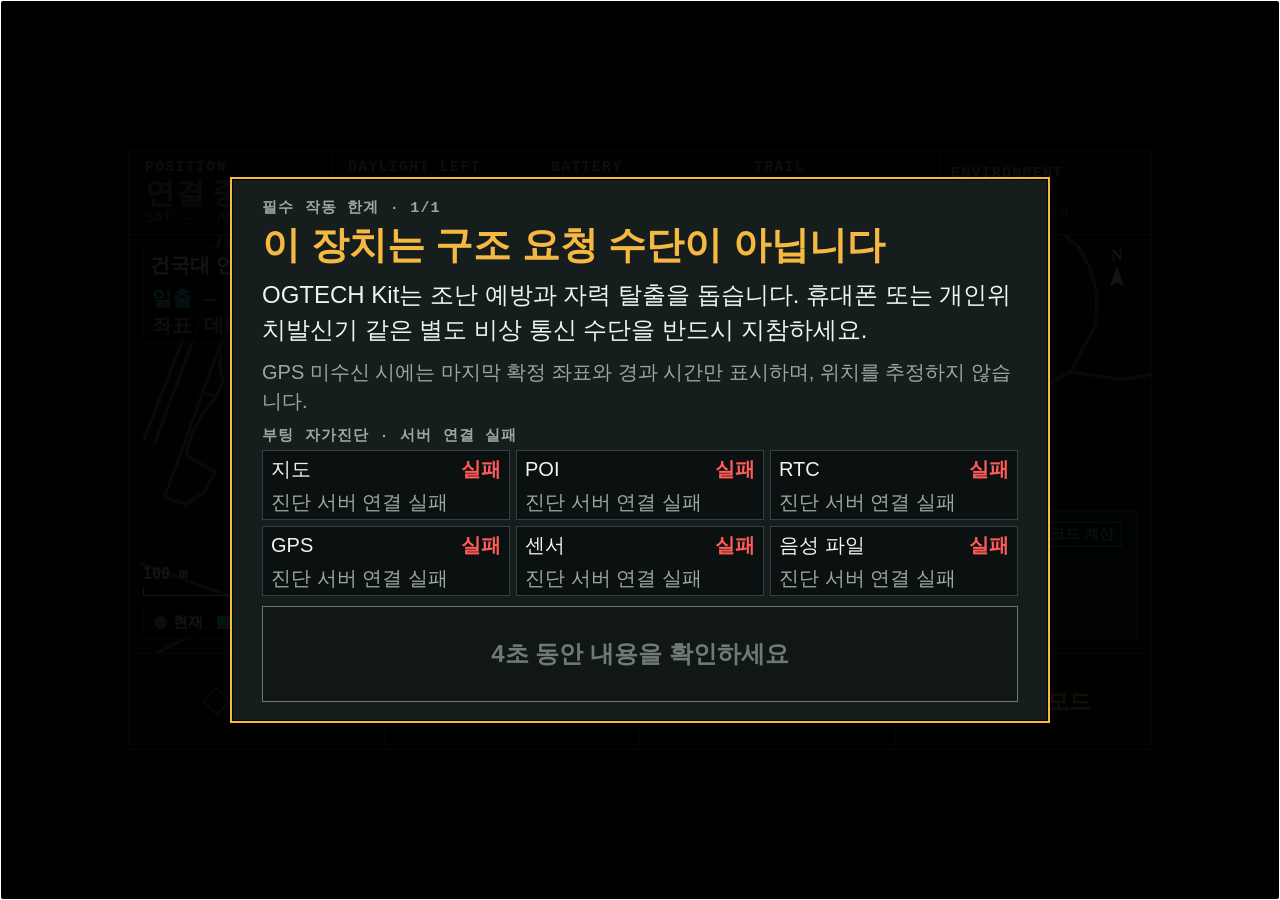
==== MAP/kiosk/index.html @ db0e1261 "정리: MAP/시연용 → MAP/kiosk, 한글 파일명 영문화, systemd 유닛 smartaid-* → ogtech-*, 환경변수 SAFEAID_* → OGTECH_* Co-" ====
<!doctype html>
<html lang="ko">
  <head>
    <meta charset="utf-8">
    <meta name="viewport" content="width=1024, initial-scale=1, maximum-scale=1">
    <meta name="theme-color" content="#070a0a">
    <title>OGTECH 오프라인 항법 — 1024×600</title>
    <meta name="description" content="7인치 1024x600 키오스크용 실시간 센서·오프라인 항법 화면">
    <link rel="icon" href="data:,">
    <link rel="stylesheet" href="styles.css">
  </head>
  <body>
    <div class="stage">
      <div class="screen" id="screen">

        <!-- 상단 계기 스트립: 읽기 전용. 터치 규격 예외.
             긴급 경로가 이 안에 들어가면 안 됩니다. -->
        <header class="strip" aria-label="장치 상태">
          <div class="glance" id="glanceGps">
            <span class="stencil">POSITION</span>
            <strong id="gpsValue">±4.2 m</strong>
            <span class="sub" id="gpsSub">SAT 9 · AGE 1s</span>
          </div>
          <div class="glance" id="glanceSun">
            <span class="stencil">DAYLIGHT LEFT</span>
            <strong id="sunValue">2:14</strong>
            <span class="sub" id="sunSub">일몰 19:41</span>
          </div>
          <div class="glance" id="glanceBattery">
            <span class="stencil">BATTERY</span>
            <strong id="batteryValue">11일</strong>
            <span class="sub" id="batterySub">78% · 감시 모드</span>
          </div>
          <div class="glance" id="glanceTrail">
            <span class="stencil">TRAIL</span>
            <strong id="trailValue">경로 위</strong>
            <span class="sub" id="trailSub">이탈 0 m</span>
          </div>
          <div class="glance glance-env" id="glanceEnv">
            <span class="stencil">ENVIRONMENT</span>
            <strong id="envValue">—</strong>
            <span class="sub" id="envSub">RH — · P — · CO —</span>
          </div>
        </header>

        <!-- 지도 -->
        <main class="map" aria-label="오프라인 지도">
          <canvas id="mapCanvas" role="img"
                  aria-label="보행로, 현재 위치와 정확도 반경, 목적지, 코드가 계산한 경로"></canvas>

          <!-- 경고 배너: 적색은 여기와 CO 경보에만 씁니다 -->
          <div class="alert" id="alert" role="alert" hidden>
            <span class="alert-dot" aria-hidden="true"></span>
            <strong id="alertText">귀환 권고 시각 도달 · 베이스캠프 경로를 확인하세요</strong>
          </div>

          <div class="map-topline">
            <span id="mapName">건국대 언덕 · 보행로</span>
            <span class="tag-offline">OFFLINE · WGS84</span>
            <span class="tag-offline" id="osmAttribution">© OpenStreetMap contributors</span>
            <span class="tag-demo" id="demoChip" hidden>DEMO</span>
            <span class="tag-voice" id="voiceChip" hidden>VOICE</span>
          </div>

          <div class="sun-details" aria-label="시각과 위치 상세">
            <span id="sunDetails">일출 — · 일몰 — · 귀환 권고 —</span>
            <span class="position-details" id="positionDetails" data-state="none">좌표 데이터 없음 · --.-- --:--:-- KST</span>
          </div>

          <!-- 방위·거리 판독. 지도 엔진(코드) 계산값이며 LLM이 만들지 않습니다 -->
          <div class="readout-card" id="readout">
            <div class="readout-head">
              <span class="stencil" id="readoutLabel">DESTINATION</span>
              <span class="verified">코드 계산</span>
            </div>
            <div class="readout-body">
              <span class="bearing" id="readoutBearing">068°</span>
              <span class="distance" id="readoutDistance">214 m</span>
            </div>
            <p class="readout-sub" id="readoutSub">도보 약 4분 · 오르막</p>
          </div>

          <div class="map-meta">
            <div class="scalebar"><span id="scaleLabel">100 m</span><i id="scaleBar"></i></div>
            <div class="legend">
              <span><i class="dot-current"></i>현재</span>
              <span><i class="dot-goal"></i>목적지</span>
              <span><i class="dot-camp"></i>베이스캠프</span>
            </div>
          </div>

          <div class="status-toast" id="statusToast" role="status" hidden></div>
        </main>

        <!-- 하단 동작 바: 96px = 14.4mm. 장갑 조작 기준 충족 -->
        <nav class="actions" aria-label="주요 동작">
          <button class="action" id="btnDestination" type="button">
            <span class="glyph" aria-hidden="true">◇</span>
            <span class="label">목적지</span>
          </button>
          <button class="action" id="btnCheckpoint" type="button">
            <span class="glyph" aria-hidden="true">✚</span>
            <span class="label">체크포인트</span>
          </button>
          <button class="action" id="btnBasecamp" type="button">
            <span class="glyph" aria-hidden="true">▲</span>
            <span class="label">베이스캠프</span>
          </button>
          <button class="action" id="btnNight" type="button">
            <span class="glyph" aria-hidden="true">◐</span>
            <span class="label">야간 모드</span>
          </button>
        </nav>
      </div>

      <section class="boot-notice" id="bootNotice" role="dialog" aria-modal="true" aria-labelledby="bootNoticeTitle" tabindex="-1">
        <div class="boot-notice-card">
          <span class="stencil">필수 작동 한계 · 1/1</span>
          <h1 id="bootNoticeTitle">이 장치는 구조 요청 수단이 아닙니다</h1>
          <p>OGTECH Kit는 조난 예방과 자력 탈출을 돕습니다. 휴대폰 또는 개인위치발신기 같은 별도 비상 통신 수단을 반드시 지참하세요.</p>
          <p class="boot-note">GPS 미수신 시에는 마지막 확정 좌표와 경과 시간만 표시하며, 위치를 추정하지 않습니다.</p>
          <div class="boot-diagnostics" aria-live="polite">
            <span class="stencil" id="bootDiagnosticSummary">부팅 자가진단 · 확인 중</span>
            <ul id="bootChecks">
              <li data-check="map" data-state="waiting"><span>지도</span><strong>확인 중</strong><small>검사 대기</small></li>
              <li data-check="poi" data-state="waiting"><span>POI</span><strong>확인 중</strong><small>검사 대기</small></li>
              <li data-check="clock" data-state="waiting"><span>RTC</span><strong>대기</strong><small>STM32 연동 대기</small></li>
              <li data-check="gps" data-state="waiting"><span>GPS</span><strong>대기</strong><small>fix 대기</small></li>
              <li data-check="sensors" data-state="waiting"><span>센서</span><strong>대기</strong><small>STM32 계측 대기</small></li>
              <li data-check="audio" data-state="waiting"><span>음성 파일</span><strong>확인 중</strong><small>검사 대기</small></li>
            </ul>
          </div>
          <button type="button" id="bootAcknowledge" disabled>
            <span id="bootCountdown">5초 동안 내용을 확인하세요</span>
          </button>
        </div>
      </section>

    </div>

    <!-- konkuk_walk.graphml 을 미리 변환해 구운 실제 보행망. build_map_data.py 가 만듭니다 -->
    <script src="konkuk_map.js" defer></script>
    <script src="live_app.js" defer></script>
  </body>
</html>
---- MAP/kiosk/styles.css ----
/* OGTECH 시연용 지도 화면 — 7인치 1024x600 (169.5 PPI, 1mm = 6.675px)
 *
 * 물리 스케일 규칙 (AGENTS.md 6절)
 *   터치 타깃 바닥 80px(12.0mm). 폭이 높이의 2배 이상인 넓은 컨트롤만 72px(10.8mm)
 *   본문 텍스트 20px(3.0mm) 미만 금지. 15px는 스텐실 라벨 전용
 *   상단 계기 스트립은 읽기 전용이라 터치 규격 예외
 *
 * 성능 규칙
 *   backdrop-filter, 큰 blur 그림자, filter() 금지
 *   깊이는 1px 하드 라인 + inset 하이라이트로만
 *   애니메이션은 transform/opacity, 작은 요소에만
 *   외부 폰트·CDN 없음
 */

:root {
  color-scheme: dark;

  /* 색 규율 — 적색은 경고에만. 회색이 녹색을 빌려 쓰지 않습니다 */
  --bg: #070a0a;
  --panel: #101616;
  --panel-raised: #151d1d;
  --line: #354141;
  --line-bright: #526262;
  --muted: #9aa8a3;
  --text: #eef5ef;

  --cyan: #3fe3e3;   /* 계측 판독값 — 시각, 좌표, 거리, 방위 */
  --amber: #f5b942;  /* 주의 — 기본 액션, DEMO, 추정값 */
  --green: #57d47b;  /* 실제 센서로 확인됨 */
  --red: #ff5b58;    /* 경고 — 즉시 행동. 여기만 */
  --grey: #6e7a77;   /* 데이터 없음 */

  --map-bg: #0a0f0f;
  --map-grid: #141c1c;
  --map-contour: #1d2827;
  --map-trail: #6d817e;   /* 야외 화면에서 읽히도록 대비를 올렸습니다 */
}

/* 야간 모드 — 적색 단색.
   백색광은 암순응을 파괴하고 전력도 더 씁니다. */
:root[data-night="on"] {
  --bg: #060202;
  --panel: #150707;
  --panel-raised: #1d0909;
  --line: #4a1414;
  --line-bright: #6b1d1d;
  --muted: #b06060;
  --text: #ffbdbd;

  --cyan: #ff8a8a;
  --amber: #ff7a6a;
  --green: #ff9a9a;
  --red: #ff4d4d;
  --grey: #7a3636;

  --map-bg: #0a0303;
  --map-grid: #1a0808;
  --map-contour: #2a0d0d;
  --map-trail: #6b2626;
}

* { box-sizing: border-box; }

html, body {
  margin: 0;
  height: 100%;
  background: #000;
  font-family: "Noto Sans KR", "Malgun Gothic", Arial, sans-serif;
  color: var(--text);
  overflow: hidden;
}

button { font: inherit; color: inherit; }

.stencil {
  margin: 0;
  color: var(--muted);
  font-family: Consolas, "Courier New", monospace;
  font-size: 15px;              /* 스텐실 라벨 전용 크기 */
  font-weight: 700;
  letter-spacing: 0.08em;
  line-height: 1;
}

/* 개발 PC에서 실기와 같은 크기로 보기 위한 무대.
   Jetson kiosk에서는 화면이 정확히 1024x600이라 여백이 사라집니다. */
.stage {
  display: flex;
  align-items: center;
  justify-content: center;
  gap: 24px;
  height: 100%;
  padding: 16px;
}

.screen {
  position: relative;
  flex: 0 0 auto;
  width: 1024px;
  height: 600px;
  display: grid;
  grid-template-rows: 84px 1fr 96px;   /* 84 + 420 + 96 = 600 */
  background: var(--bg);
  border: 1px solid var(--line-bright);
  overflow: hidden;
}

/* ---------------------------------------------------------------
   상단 계기 스트립 — 글랜서블 4개
   화면을 켠 순간 1초 안에 읽혀야 합니다.
   --------------------------------------------------------------- */

.strip {
  display: grid;
  grid-template-columns: repeat(4, minmax(0, 1fr)) 210px;
  align-items: stretch;
  background: #0d1212;
  border-bottom: 1px solid var(--line-bright);
  box-shadow: inset 0 -2px 0 #050707;
}

:root[data-night="on"] .strip { background: #120505; }

.glance {
  display: flex;
  flex-direction: column;
  justify-content: center;
  gap: 3px;
  padding: 0 16px;
  border-right: 1px solid var(--line);
}

.glance strong {
  font-size: 30px;           /* 글랜서블 = 1초 판독. 본문보다 크게 */
  font-weight: 800;
  line-height: 1;
  letter-spacing: -0.01em;
  color: var(--cyan);
}

.glance .sub {
  font-size: 15px;
  font-family: Consolas, "Courier New", monospace;
  color: var(--muted);
  line-height: 1;
}

/* 상태별 색은 JS가 data-state로 지정합니다 */
.glance[data-state="live"] strong  { color: var(--green); }
.glance[data-state="caution"] strong { color: var(--amber); }
.glance[data-state="warn"] strong  { color: var(--red); }
.glance[data-state="none"] strong  { color: var(--grey); }
.glance[data-state="none"] .sub    { color: var(--grey); }

.glance-env { padding: 0 10px; border-right: 0; }
.glance-env strong { font-size: 20px; }
.glance-env .sub { font-size: 13px; white-space: nowrap; }

.glance-location .location-meta {
  display: grid;
  gap: 2px;
  line-height: 1.05;
}

.glance-coordinate strong,
.glance-coordinate .sub {
  font-family: Consolas, "Courier New", monospace;
  font-size: 21px;
  font-weight: 800;
  line-height: 1;
  color: var(--amber);
}

.glance-co {
  padding: 0 10px;
  border-right: 0;
}

.glance-co strong { font-size: 26px; }
.glance-co .sub { font-size: 14px; white-space: nowrap; }

/* ---------------------------------------------------------------
   지도
   --------------------------------------------------------------- */

.map {
  position: relative;
  background: var(--map-bg);
  overflow: hidden;
}

#mapCanvas {
  display: block;
  width: 100%;
  height: 100%;
}

.map-topline {
  position: absolute;
  top: 12px;
  left: 14px;
  display: flex;
  align-items: center;
  gap: 10px;
  max-width: calc(100% - 28px);
  padding: 4px 6px;
  background: rgba(7, 10, 10, 0.90);
  border: 1px solid var(--line);
  font-size: 20px;
  font-weight: 700;
  color: var(--text);
  text-shadow: 0 1px 0 #000;
}

#mapName {
  max-width: 360px;
  overflow: hidden;
  text-overflow: ellipsis;
  white-space: nowrap;
}

.map.has-alert .map-topline { top: 76px; }

.tag-offline,
.tag-voice {
  flex: 0 0 auto;
  font-family: Consolas, "Courier New", monospace;
  font-size: 15px;
  font-weight: 700;
  letter-spacing: 0.06em;
  padding: 3px 8px;
}

.tag-offline {
  color: var(--green);
  border: 1px solid var(--green);
}

.tag-voice {
  color: var(--cyan);
  border: 1px solid var(--cyan);
}

.tag-voice[data-status="rejected"] {
  color: var(--amber);
  border-color: var(--amber);
}

.tag-voice[hidden] { display: none; }

.tag-demo {
  font-family: Consolas, monospace;
  font-size: 15px;
  font-weight: 900;
  letter-spacing: 0.06em;
  color: var(--amber);
  border: 1px solid var(--amber);
  padding: 3px 8px;
}

.tag-demo[hidden] { display: none; }

.sun-details {
  position: absolute;
  top: 48px;
  left: 14px;
  padding: 4px 8px;
  background: rgba(7, 10, 10, 0.82);
  border: 1px solid var(--line);
  color: var(--cyan);
  font-family: Consolas, "Courier New", monospace;
  font-size: 20px;
  font-weight: 700;
  line-height: 1.15;
  display: grid;
  gap: 4px;
  max-width: calc(100% - 92px);
}

.position-details[data-state="live"] { color: var(--green); }
.position-details[data-state="normal"] { color: var(--cyan); }
.position-details[data-state="none"] { color: var(--muted); }

.map.has-alert .sun-details { top: 112px; }

/* 경고 배너 — 적색. 지도 상단을 가로지릅니다.
   display:flex 가 UA의 [hidden]{display:none} 을 이기므로 명시적으로 되돌립니다. */
.alert[hidden] { display: none; }

.alert {
  position: absolute;
  top: 0;
  left: 0;
  right: 0;
  height: 64px;
  display: flex;
  align-items: center;
  gap: 14px;
  padding: 0 18px;
  background: #2a0b0b;
  border-bottom: 2px solid var(--red);
}

.alert strong {
  font-size: 30px;
  font-weight: 800;
  color: var(--red);
  line-height: 1;
}

/* 작은 요소만 opacity로 점멸시킵니다 */
.alert-dot {
  width: 18px;
  height: 18px;
  flex: 0 0 auto;
  background: var(--red);
  animation: pulse 1.1s steps(1, end) infinite;
}

@keyframes pulse {
  0%, 55% { opacity: 1; }
  56%, 100% { opacity: 0.15; }
}

/* 방위·거리 판독 카드 — 지도 엔진 계산값.
   위쪽은 경고 배너와 목적지 마커가 쓰는 자리라 아래로 내렸습니다.
   마커는 지도 중앙대에 몰리므로 아래 띠가 가장 안전합니다. */
.readout-card {
  position: absolute;
  right: 14px;
  bottom: 14px;
  width: 390px;
  padding: 10px 14px 12px;
  background: var(--panel-raised);
  border: 1px solid var(--line-bright);
  box-shadow: inset 0 1px 0 #26302f;
}

.readout-head {
  display: flex;
  align-items: center;
  justify-content: space-between;
  gap: 8px;
  margin-bottom: 6px;
}

.verified {
  font-size: 15px;
  font-weight: 700;
  color: var(--green);
  border: 1px solid var(--green);
  padding: 2px 7px;
}

.readout-body {
  display: flex;
  align-items: baseline;
  gap: 14px;
}

.bearing, .distance {
  font-family: Consolas, "Courier New", monospace;
  font-weight: 800;
  color: var(--cyan);
  line-height: 1;
}

.bearing  { font-size: 40px; }
.distance { font-size: 34px; }

.readout-timing,
.readout-sub {
  margin: 8px 0 0;
  font-size: 20px;
  color: var(--muted);
  line-height: 1.25;
  display: grid;
  gap: 2px;
}

/* 축척과 범례는 왼쪽 아래. 오른쪽 아래는 판독 카드가 씁니다 */
.map-meta {
  position: absolute;
  left: 14px;
  bottom: 14px;
  display: flex;
  flex-direction: column;
  align-items: flex-start;
  gap: 10px;
}

.scalebar {
  display: flex;
  flex-direction: column;
  align-items: flex-start;
  gap: 4px;
  font-family: Consolas, monospace;
  font-size: 15px;
  font-weight: 700;
  color: var(--text);
  text-shadow: 0 1px 0 #000;
}

.scalebar i {
  display: block;
  height: 9px;
  border: 1px solid var(--text);
  border-top: 0;
}

.legend {
  display: flex;
  gap: 14px;
  padding: 6px 10px;
  background: rgba(7, 10, 10, 0.82);
  border: 1px solid var(--line);
}

.legend span {
  display: flex;
  align-items: center;
  gap: 6px;
  font-size: 15px;
  font-weight: 700;
  color: var(--text);
}

.legend i { width: 13px; height: 13px; }
.dot-current { background: var(--green); border-radius: 50%; }
.dot-goal    { background: var(--cyan); }
.dot-camp    { background: var(--amber); }

.status-toast {
  position: absolute;
  left: 50%;
  bottom: 18px;
  min-width: 320px;
  max-width: 620px;
  padding: 12px 18px;
  transform: translateX(-50%);
  background: var(--panel-raised);
  border: 1px solid var(--amber);
  color: var(--text);
  font-size: 20px;
  font-weight: 700;
  text-align: center;
}

.status-toast[hidden] { display: none; }

.map.selecting { cursor: crosshair; }

/* 부팅 시 한 번 반드시 읽는 작동 한계. 키보드 Escape나 배경 클릭으로 닫히지 않습니다. */
.boot-notice {
  position: fixed;
  inset: 0;
  z-index: 100;
  display: grid;
  place-items: center;
  padding: 24px;
  background: rgba(0, 0, 0, 0.92);
}

.boot-notice[hidden] { display: none; }

.boot-notice-card {
  width: min(820px, calc(100vw - 48px));
  max-height: calc(100vh - 48px);
  overflow-y: auto;
  padding: 19px 30px;
  background: var(--panel-raised);
  border: 2px solid var(--amber);
  box-shadow: inset 0 0 0 1px #050707;
}

.boot-notice h1 {
  margin: 8px 0 10px;
  color: var(--amber);
  font-size: 38px;
  line-height: 1.15;
}

.boot-notice p {
  margin: 0 0 10px;
  font-size: 24px;
  line-height: 1.45;
}

.boot-notice .boot-note {
  color: var(--muted);
  font-size: 20px;
}

.boot-diagnostics {
  margin-top: 4px;
}

.boot-diagnostics ul {
  display: grid;
  grid-template-columns: repeat(3, 1fr);
  gap: 6px;
  margin: 6px 0 0;
  padding: 0;
  list-style: none;
}

.boot-diagnostics li {
  min-height: 58px;
  display: grid;
  grid-template-columns: 1fr auto;
  align-items: center;
  gap: 8px;
  padding: 5px 8px;
  border: 1px solid var(--line);
  background: #0b1010;
  font-size: 20px;
}

.boot-diagnostics li strong { color: var(--grey); }
.boot-diagnostics li small {
  grid-column: 1 / -1;
  min-width: 0;
  overflow: hidden;
  color: var(--muted);
  font-size: 20px;
  line-height: 1.15;
  text-overflow: ellipsis;
  white-space: nowrap;
}
.boot-diagnostics li[data-state="pass"] strong { color: var(--green); }
.boot-diagnostics li[data-state="demo"] strong { color: var(--amber); }
.boot-diagnostics li[data-state="fail"] strong { color: var(--red); }

#bootAcknowledge {
  width: 100%;
  min-height: 96px;
  margin-top: 10px;
  padding: 12px 20px;
  border: 1px solid var(--amber);
  background: var(--amber);
  color: var(--bg);
  font-size: 24px;
  font-weight: 800;
}

#bootAcknowledge:disabled {
  border-color: var(--grey);
  background: #111717;
  color: var(--grey);
}

#bootAcknowledge:focus-visible {
  outline: 3px solid var(--cyan);
  outline-offset: 4px;
}

/* ---------------------------------------------------------------
   하단 동작 바 — 96px = 14.4mm. 주요 동작 기준
   --------------------------------------------------------------- */

.actions {
  display: grid;
  grid-template-columns: repeat(4, 1fr);
  background: #0d1212;
  border-top: 1px solid var(--line-bright);
}

:root[data-night="on"] .actions { background: #120505; }

.action {
  min-height: 96px;             /* 12mm 바닥을 넘는 14.4mm */
  display: flex;
  align-items: center;
  justify-content: center;
  gap: 12px;
  background: transparent;
  border: 0;
  border-right: 1px solid var(--line);
  color: var(--amber);          /* 기본 액션은 앰버 */
  cursor: pointer;
  -webkit-tap-highlight-color: transparent;
  touch-action: manipulation;
}

.action:last-child { border-right: 0; }

.action .glyph { font-size: 30px; line-height: 1; }
.action .label { font-size: 22px; font-weight: 700; line-height: 1; }

.action:active { background: #182020; }

.action[aria-pressed="true"] {
  color: var(--bg);
  background: var(--amber);
}

.action:focus-visible {
  outline: 3px solid var(--cyan);
  outline-offset: -6px;
}

/* ---------------------------------------------------------------
   촬영 보조 패널 — 장치 UI가 아닙니다. 화면 밖에 있습니다
   --------------------------------------------------------------- */

.director {
  flex: 0 0 auto;
  width: 268px;
  padding: 14px;
  background: #0c1010;
  border: 1px dashed var(--line-bright);
  color: var(--muted);
}

.director[hidden] { display: none; }

.director ol {
  margin: 10px 0 0;
  padding-left: 18px;
  font-size: 14px;
  line-height: 1.65;
}

.director b { color: var(--amber); font-family: Consolas, monospace; }
.director em { color: var(--cyan); font-style: normal; }

@media (max-width: 1360px) {
  .director { display: none; }
}
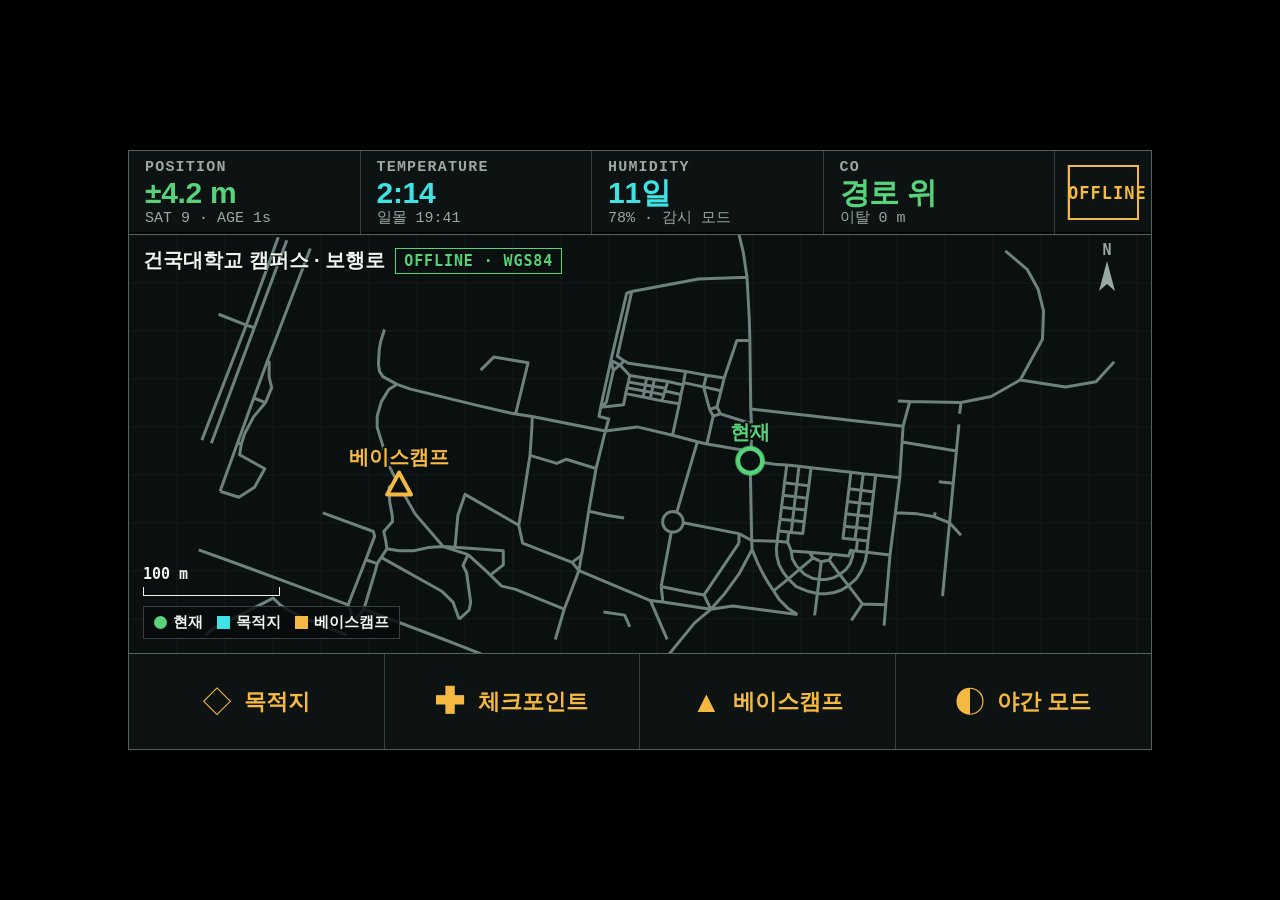
==== commit 8d1c9487: "스냅샷: Jetson /home/kit/00_TEST/MAP/시연용/ 실동작 화면(2026-08-30 13시) — index.html·app.js·styles.css·konkuk_" ====
--- a/MAP/kiosk/index.html
+++ b/MAP/kiosk/index.html
@@ -4,9 +4,8 @@
     <meta charset="utf-8">
     <meta name="viewport" content="width=1024, initial-scale=1, maximum-scale=1">
     <meta name="theme-color" content="#070a0a">
-    <title>OGTECH 오프라인 항법 — 1024×600</title>
-    <meta name="description" content="7인치 1024x600 키오스크용 실시간 센서·오프라인 항법 화면">
-    <link rel="icon" href="data:,">
+    <title>SafeAid 시연용 지도 화면 — 1024×600</title>
+    <meta name="description" content="7인치 1024x600 키오스크용 시연 화면. 오프라인 지도, 글랜서블 4개, 코드 계산 방위·거리">
     <link rel="stylesheet" href="styles.css">
   </head>
   <body>
@@ -22,25 +21,21 @@
             <span class="sub" id="gpsSub">SAT 9 · AGE 1s</span>
           </div>
           <div class="glance" id="glanceSun">
-            <span class="stencil">DAYLIGHT LEFT</span>
-            <strong id="sunValue">2:14</strong>
-            <span class="sub" id="sunSub">일몰 19:41</span>
+            <span class="stencil">TEMPERATURE</span>
+            <strong id="sunValue">—</strong>
+            <span class="sub" id="sunSub">DHT11 미수신</span>
           </div>
           <div class="glance" id="glanceBattery">
-            <span class="stencil">BATTERY</span>
-            <strong id="batteryValue">11일</strong>
-            <span class="sub" id="batterySub">78% · 감시 모드</span>
+            <span class="stencil">HUMIDITY</span>
+            <strong id="batteryValue">—</strong>
+            <span class="sub" id="batterySub">DHT11 미수신</span>
           </div>
           <div class="glance" id="glanceTrail">
-            <span class="stencil">TRAIL</span>
-            <strong id="trailValue">경로 위</strong>
-            <span class="sub" id="trailSub">이탈 0 m</span>
+            <span class="stencil">CO</span>
+            <strong id="trailValue">—</strong>
+            <span class="sub" id="trailSub">ZE16B 미수신</span>
           </div>
-          <div class="glance glance-env" id="glanceEnv">
-            <span class="stencil">ENVIRONMENT</span>
-            <strong id="envValue">—</strong>
-            <span class="sub" id="envSub">RH — · P — · CO —</span>
-          </div>
+          <div class="demo-badge" id="liveBadge" title="STM32 UART 연결 상태">OFFLINE</div>
         </header>
 
         <!-- 지도 -->
@@ -51,20 +46,12 @@
           <!-- 경고 배너: 적색은 여기와 CO 경보에만 씁니다 -->
           <div class="alert" id="alert" role="alert" hidden>
             <span class="alert-dot" aria-hidden="true"></span>
-            <strong id="alertText">귀환 권고 시각 도달 · 베이스캠프 경로를 확인하세요</strong>
+            <strong id="alertText">해가 지기까지 38분. 지금 돌아서세요.</strong>
           </div>
 
           <div class="map-topline">
             <span id="mapName">건국대 언덕 · 보행로</span>
             <span class="tag-offline">OFFLINE · WGS84</span>
-            <span class="tag-offline" id="osmAttribution">© OpenStreetMap contributors</span>
-            <span class="tag-demo" id="demoChip" hidden>DEMO</span>
-            <span class="tag-voice" id="voiceChip" hidden>VOICE</span>
-          </div>
-
-          <div class="sun-details" aria-label="시각과 위치 상세">
-            <span id="sunDetails">일출 — · 일몰 — · 귀환 권고 —</span>
-            <span class="position-details" id="positionDetails" data-state="none">좌표 데이터 없음 · --.-- --:--:-- KST</span>
           </div>
 
           <!-- 방위·거리 판독. 지도 엔진(코드) 계산값이며 LLM이 만들지 않습니다 -->
@@ -88,8 +75,6 @@
               <span><i class="dot-camp"></i>베이스캠프</span>
             </div>
           </div>
-
-          <div class="status-toast" id="statusToast" role="status" hidden></div>
         </main>
 
         <!-- 하단 동작 바: 96px = 14.4mm. 장갑 조작 기준 충족 -->
@@ -113,33 +98,24 @@
         </nav>
       </div>
 
-      <section class="boot-notice" id="bootNotice" role="dialog" aria-modal="true" aria-labelledby="bootNoticeTitle" tabindex="-1">
-        <div class="boot-notice-card">
-          <span class="stencil">필수 작동 한계 · 1/1</span>
-          <h1 id="bootNoticeTitle">이 장치는 구조 요청 수단이 아닙니다</h1>
-          <p>OGTECH Kit는 조난 예방과 자력 탈출을 돕습니다. 휴대폰 또는 개인위치발신기 같은 별도 비상 통신 수단을 반드시 지참하세요.</p>
-          <p class="boot-note">GPS 미수신 시에는 마지막 확정 좌표와 경과 시간만 표시하며, 위치를 추정하지 않습니다.</p>
-          <div class="boot-diagnostics" aria-live="polite">
-            <span class="stencil" id="bootDiagnosticSummary">부팅 자가진단 · 확인 중</span>
-            <ul id="bootChecks">
-              <li data-check="map" data-state="waiting"><span>지도</span><strong>확인 중</strong><small>검사 대기</small></li>
-              <li data-check="poi" data-state="waiting"><span>POI</span><strong>확인 중</strong><small>검사 대기</small></li>
-              <li data-check="clock" data-state="waiting"><span>RTC</span><strong>대기</strong><small>STM32 연동 대기</small></li>
-              <li data-check="gps" data-state="waiting"><span>GPS</span><strong>대기</strong><small>fix 대기</small></li>
-              <li data-check="sensors" data-state="waiting"><span>센서</span><strong>대기</strong><small>STM32 계측 대기</small></li>
-              <li data-check="audio" data-state="waiting"><span>음성 파일</span><strong>확인 중</strong><small>검사 대기</small></li>
-            </ul>
-          </div>
-          <button type="button" id="bootAcknowledge" disabled>
-            <span id="bootCountdown">5초 동안 내용을 확인하세요</span>
-          </button>
-        </div>
-      </section>
-
+      <!-- 촬영 보조. 화면 밖이며 장치 UI가 아닙니다 -->
+      <div class="director" id="director">
+        <span class="stencil">촬영 장면 전환 — 숫자키</span>
+        <ol>
+          <li><b>1</b> 기본 · 현재 위치와 정확도</li>
+          <li><b>2</b> 목적지 지정 · 경로 표시 <em>컷 3</em></li>
+          <li><b>3</b> 일조 시간 경고 <em>컷 4</em></li>
+          <li><b>4</b> 베이스캠프 역추적 <em>컷 5</em></li>
+          <li><b>5</b> 트레일 이탈 경고</li>
+          <li><b>6</b> GPS 미수신 · 마지막 좌표</li>
+          <li><b>W</b> 보행 재생 시작·정지 <em>합성 궤적</em></li>
+          <li><b>N</b> 야간 모드 · <b>H</b> 이 안내 숨기기</li>
+        </ol>
+      </div>
     </div>
 
     <!-- konkuk_walk.graphml 을 미리 변환해 구운 실제 보행망. build_map_data.py 가 만듭니다 -->
     <script src="konkuk_map.js" defer></script>
-    <script src="live_app.js" defer></script>
+    <script src="app.js" defer></script>
   </body>
 </html>
--- a/MAP/kiosk/styles.css
+++ b/MAP/kiosk/styles.css
@@ -1,4 +1,4 @@
-/* OGTECH 시연용 지도 화면 — 7인치 1024x600 (169.5 PPI, 1mm = 6.675px)
+/* SafeAid 시연용 지도 화면 — 7인치 1024x600 (169.5 PPI, 1mm = 6.675px)
  *
  * 물리 스케일 규칙 (AGENTS.md 6절)
  *   터치 타깃 바닥 80px(12.0mm). 폭이 높이의 2배 이상인 넓은 컨트롤만 72px(10.8mm)
@@ -112,7 +112,7 @@
 
 .strip {
   display: grid;
-  grid-template-columns: repeat(4, minmax(0, 1fr)) 210px;
+  grid-template-columns: repeat(4, 1fr) 96px;
   align-items: stretch;
   background: #0d1212;
   border-bottom: 1px solid var(--line-bright);
@@ -147,37 +147,22 @@
 
 /* 상태별 색은 JS가 data-state로 지정합니다 */
 .glance[data-state="live"] strong  { color: var(--green); }
-.glance[data-state="caution"] strong { color: var(--amber); }
 .glance[data-state="warn"] strong  { color: var(--red); }
 .glance[data-state="none"] strong  { color: var(--grey); }
 .glance[data-state="none"] .sub    { color: var(--grey); }
 
-.glance-env { padding: 0 10px; border-right: 0; }
-.glance-env strong { font-size: 20px; }
-.glance-env .sub { font-size: 13px; white-space: nowrap; }
-
-.glance-location .location-meta {
+.demo-badge {
   display: grid;
-  gap: 2px;
-  line-height: 1.05;
-}
-
-.glance-coordinate strong,
-.glance-coordinate .sub {
-  font-family: Consolas, "Courier New", monospace;
-  font-size: 21px;
-  font-weight: 800;
-  line-height: 1;
+  place-items: center;
+  font-family: Consolas, monospace;
+  font-size: 17px;
+  font-weight: 900;
+  letter-spacing: 0.06em;
   color: var(--amber);
-}
-
-.glance-co {
-  padding: 0 10px;
-  border-right: 0;
-}
-
-.glance-co strong { font-size: 26px; }
-.glance-co .sub { font-size: 14px; white-space: nowrap; }
+  border-left: 1px solid var(--line);
+  box-shadow: inset 0 0 0 2px var(--amber);
+  margin: 14px 12px;
+}
 
 /* ---------------------------------------------------------------
    지도
@@ -202,86 +187,24 @@
   display: flex;
   align-items: center;
   gap: 10px;
-  max-width: calc(100% - 28px);
-  padding: 4px 6px;
-  background: rgba(7, 10, 10, 0.90);
-  border: 1px solid var(--line);
-  font-size: 20px;
+  font-size: 20px;              /* 본문 하한 */
   font-weight: 700;
   color: var(--text);
   text-shadow: 0 1px 0 #000;
 }
 
-#mapName {
-  max-width: 360px;
-  overflow: hidden;
-  text-overflow: ellipsis;
-  white-space: nowrap;
-}
-
-.map.has-alert .map-topline { top: 76px; }
-
-.tag-offline,
-.tag-voice {
-  flex: 0 0 auto;
-  font-family: Consolas, "Courier New", monospace;
+.tag-offline {
+  font-family: Consolas, monospace;
   font-size: 15px;
   font-weight: 700;
   letter-spacing: 0.06em;
-  padding: 3px 8px;
-}
-
-.tag-offline {
   color: var(--green);
   border: 1px solid var(--green);
-}
-
-.tag-voice {
-  color: var(--cyan);
-  border: 1px solid var(--cyan);
-}
-
-.tag-voice[data-status="rejected"] {
-  color: var(--amber);
-  border-color: var(--amber);
-}
-
-.tag-voice[hidden] { display: none; }
-
-.tag-demo {
-  font-family: Consolas, monospace;
-  font-size: 15px;
-  font-weight: 900;
-  letter-spacing: 0.06em;
-  color: var(--amber);
-  border: 1px solid var(--amber);
   padding: 3px 8px;
 }
 
-.tag-demo[hidden] { display: none; }
-
-.sun-details {
-  position: absolute;
-  top: 48px;
-  left: 14px;
-  padding: 4px 8px;
-  background: rgba(7, 10, 10, 0.82);
-  border: 1px solid var(--line);
-  color: var(--cyan);
-  font-family: Consolas, "Courier New", monospace;
-  font-size: 20px;
-  font-weight: 700;
-  line-height: 1.15;
-  display: grid;
-  gap: 4px;
-  max-width: calc(100% - 92px);
-}
-
-.position-details[data-state="live"] { color: var(--green); }
-.position-details[data-state="normal"] { color: var(--cyan); }
-.position-details[data-state="none"] { color: var(--muted); }
-
-.map.has-alert .sun-details { top: 112px; }
+/* 경고가 있을 때만 지도 제목을 배너 아래로 내립니다 */
+.map.has-alert .map-topline { top: 76px; }
 
 /* 경고 배너 — 적색. 지도 상단을 가로지릅니다.
    display:flex 가 UA의 [hidden]{display:none} 을 이기므로 명시적으로 되돌립니다. */
@@ -329,7 +252,7 @@
   position: absolute;
   right: 14px;
   bottom: 14px;
-  width: 390px;
+  width: 268px;
   padding: 10px 14px 12px;
   background: var(--panel-raised);
   border: 1px solid var(--line-bright);
@@ -368,14 +291,11 @@
 .bearing  { font-size: 40px; }
 .distance { font-size: 34px; }
 
-.readout-timing,
 .readout-sub {
   margin: 8px 0 0;
   font-size: 20px;
   color: var(--muted);
-  line-height: 1.25;
-  display: grid;
-  gap: 2px;
+  line-height: 1.1;
 }
 
 /* 축척과 범례는 왼쪽 아래. 오른쪽 아래는 판독 카드가 씁니다 */
@@ -429,130 +349,6 @@
 .dot-current { background: var(--green); border-radius: 50%; }
 .dot-goal    { background: var(--cyan); }
 .dot-camp    { background: var(--amber); }
-
-.status-toast {
-  position: absolute;
-  left: 50%;
-  bottom: 18px;
-  min-width: 320px;
-  max-width: 620px;
-  padding: 12px 18px;
-  transform: translateX(-50%);
-  background: var(--panel-raised);
-  border: 1px solid var(--amber);
-  color: var(--text);
-  font-size: 20px;
-  font-weight: 700;
-  text-align: center;
-}
-
-.status-toast[hidden] { display: none; }
-
-.map.selecting { cursor: crosshair; }
-
-/* 부팅 시 한 번 반드시 읽는 작동 한계. 키보드 Escape나 배경 클릭으로 닫히지 않습니다. */
-.boot-notice {
-  position: fixed;
-  inset: 0;
-  z-index: 100;
-  display: grid;
-  place-items: center;
-  padding: 24px;
-  background: rgba(0, 0, 0, 0.92);
-}
-
-.boot-notice[hidden] { display: none; }
-
-.boot-notice-card {
-  width: min(820px, calc(100vw - 48px));
-  max-height: calc(100vh - 48px);
-  overflow-y: auto;
-  padding: 19px 30px;
-  background: var(--panel-raised);
-  border: 2px solid var(--amber);
-  box-shadow: inset 0 0 0 1px #050707;
-}
-
-.boot-notice h1 {
-  margin: 8px 0 10px;
-  color: var(--amber);
-  font-size: 38px;
-  line-height: 1.15;
-}
-
-.boot-notice p {
-  margin: 0 0 10px;
-  font-size: 24px;
-  line-height: 1.45;
-}
-
-.boot-notice .boot-note {
-  color: var(--muted);
-  font-size: 20px;
-}
-
-.boot-diagnostics {
-  margin-top: 4px;
-}
-
-.boot-diagnostics ul {
-  display: grid;
-  grid-template-columns: repeat(3, 1fr);
-  gap: 6px;
-  margin: 6px 0 0;
-  padding: 0;
-  list-style: none;
-}
-
-.boot-diagnostics li {
-  min-height: 58px;
-  display: grid;
-  grid-template-columns: 1fr auto;
-  align-items: center;
-  gap: 8px;
-  padding: 5px 8px;
-  border: 1px solid var(--line);
-  background: #0b1010;
-  font-size: 20px;
-}
-
-.boot-diagnostics li strong { color: var(--grey); }
-.boot-diagnostics li small {
-  grid-column: 1 / -1;
-  min-width: 0;
-  overflow: hidden;
-  color: var(--muted);
-  font-size: 20px;
-  line-height: 1.15;
-  text-overflow: ellipsis;
-  white-space: nowrap;
-}
-.boot-diagnostics li[data-state="pass"] strong { color: var(--green); }
-.boot-diagnostics li[data-state="demo"] strong { color: var(--amber); }
-.boot-diagnostics li[data-state="fail"] strong { color: var(--red); }
-
-#bootAcknowledge {
-  width: 100%;
-  min-height: 96px;
-  margin-top: 10px;
-  padding: 12px 20px;
-  border: 1px solid var(--amber);
-  background: var(--amber);
-  color: var(--bg);
-  font-size: 24px;
-  font-weight: 800;
-}
-
-#bootAcknowledge:disabled {
-  border-color: var(--grey);
-  background: #111717;
-  color: var(--grey);
-}
-
-#bootAcknowledge:focus-visible {
-  outline: 3px solid var(--cyan);
-  outline-offset: 4px;
-}
 
 /* ---------------------------------------------------------------
    하단 동작 바 — 96px = 14.4mm. 주요 동작 기준
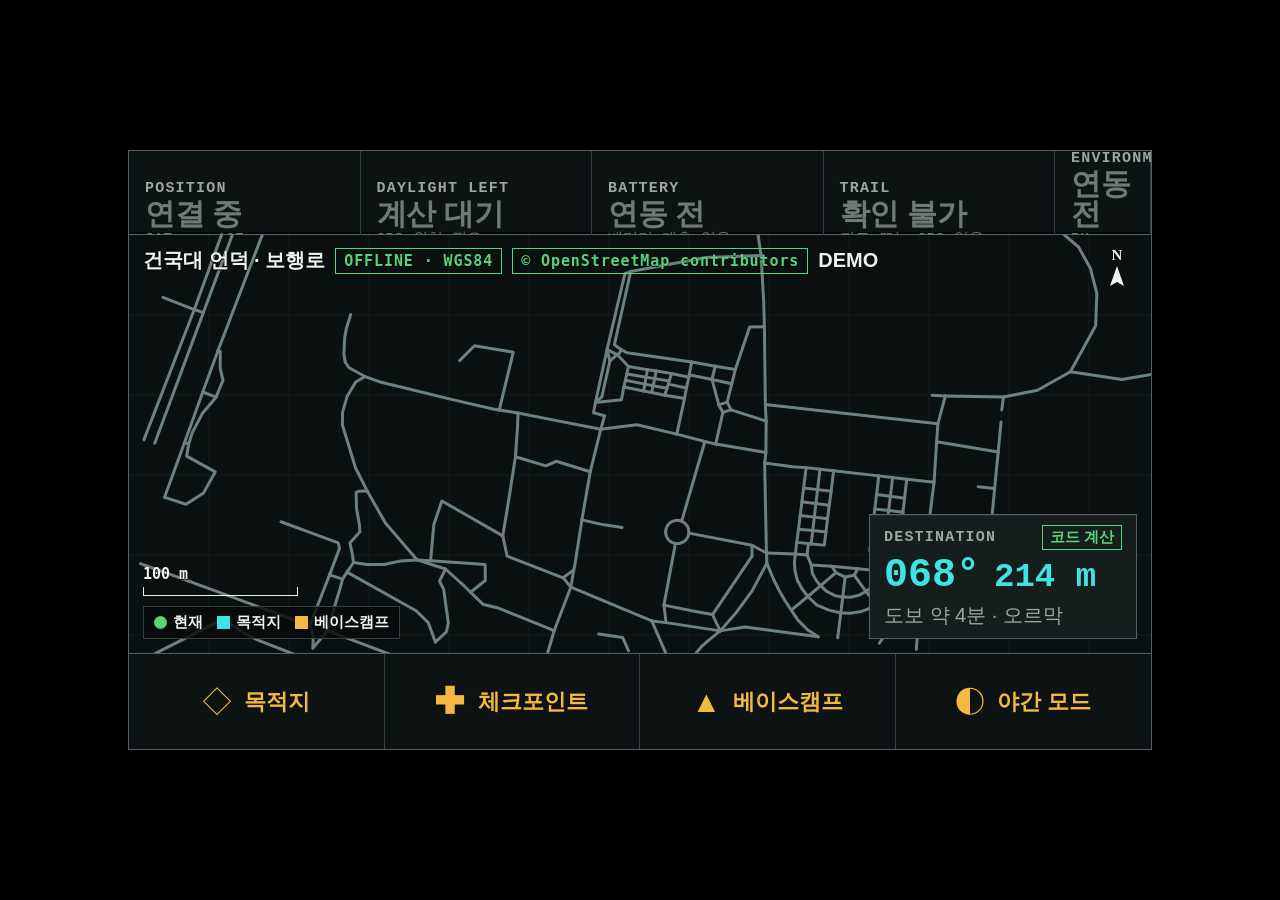
==== commit bcc110d7: "기능·문서: Jetson 부팅 자동 기동 user 유닛, 키오스크 부팅 모달 제거, sherpa 여성 음성 클립, $SA1 브리지 반영 - MAP/jetson/user/ogtech" ====
--- a/MAP/kiosk/index.html
+++ b/MAP/kiosk/index.html
@@ -4,8 +4,9 @@
     <meta charset="utf-8">
     <meta name="viewport" content="width=1024, initial-scale=1, maximum-scale=1">
     <meta name="theme-color" content="#070a0a">
-    <title>SafeAid 시연용 지도 화면 — 1024×600</title>
-    <meta name="description" content="7인치 1024x600 키오스크용 시연 화면. 오프라인 지도, 글랜서블 4개, 코드 계산 방위·거리">
+    <title>OGTECH 오프라인 항법 — 1024×600</title>
+    <meta name="description" content="7인치 1024x600 키오스크용 실시간 센서·오프라인 항법 화면">
+    <link rel="icon" href="data:,">
     <link rel="stylesheet" href="styles.css">
   </head>
   <body>
@@ -21,21 +22,25 @@
             <span class="sub" id="gpsSub">SAT 9 · AGE 1s</span>
           </div>
           <div class="glance" id="glanceSun">
-            <span class="stencil">TEMPERATURE</span>
-            <strong id="sunValue">—</strong>
-            <span class="sub" id="sunSub">DHT11 미수신</span>
+            <span class="stencil">DAYLIGHT LEFT</span>
+            <strong id="sunValue">2:14</strong>
+            <span class="sub" id="sunSub">일몰 19:41</span>
           </div>
           <div class="glance" id="glanceBattery">
-            <span class="stencil">HUMIDITY</span>
-            <strong id="batteryValue">—</strong>
-            <span class="sub" id="batterySub">DHT11 미수신</span>
+            <span class="stencil">BATTERY</span>
+            <strong id="batteryValue">11일</strong>
+            <span class="sub" id="batterySub">78% · 감시 모드</span>
           </div>
           <div class="glance" id="glanceTrail">
-            <span class="stencil">CO</span>
-            <strong id="trailValue">—</strong>
-            <span class="sub" id="trailSub">ZE16B 미수신</span>
+            <span class="stencil">TRAIL</span>
+            <strong id="trailValue">경로 위</strong>
+            <span class="sub" id="trailSub">이탈 0 m</span>
           </div>
-          <div class="demo-badge" id="liveBadge" title="STM32 UART 연결 상태">OFFLINE</div>
+          <div class="glance glance-env" id="glanceEnv">
+            <span class="stencil">ENVIRONMENT</span>
+            <strong id="envValue">—</strong>
+            <span class="sub" id="envSub">RH — · P — · CO —</span>
+          </div>
         </header>
 
         <!-- 지도 -->
@@ -46,12 +51,20 @@
           <!-- 경고 배너: 적색은 여기와 CO 경보에만 씁니다 -->
           <div class="alert" id="alert" role="alert" hidden>
             <span class="alert-dot" aria-hidden="true"></span>
-            <strong id="alertText">해가 지기까지 38분. 지금 돌아서세요.</strong>
+            <strong id="alertText">귀환 권고 시각 도달 · 베이스캠프 경로를 확인하세요</strong>
           </div>
 
           <div class="map-topline">
             <span id="mapName">건국대 언덕 · 보행로</span>
             <span class="tag-offline">OFFLINE · WGS84</span>
+            <span class="tag-offline" id="osmAttribution">© OpenStreetMap contributors</span>
+            <span class="tag-demo" id="demoChip" hidden>DEMO</span>
+            <span class="tag-voice" id="voiceChip" hidden>VOICE</span>
+          </div>
+
+          <div class="sun-details" aria-label="시각과 위치 상세">
+            <span id="sunDetails">일출 — · 일몰 — · 귀환 권고 —</span>
+            <span class="position-details" id="positionDetails" data-state="none">좌표 데이터 없음 · --.-- --:--:-- KST</span>
           </div>
 
           <!-- 방위·거리 판독. 지도 엔진(코드) 계산값이며 LLM이 만들지 않습니다 -->
@@ -75,6 +88,8 @@
               <span><i class="dot-camp"></i>베이스캠프</span>
             </div>
           </div>
+
+          <div class="status-toast" id="statusToast" role="status" hidden></div>
         </main>
 
         <!-- 하단 동작 바: 96px = 14.4mm. 장갑 조작 기준 충족 -->
@@ -97,25 +112,10 @@
           </button>
         </nav>
       </div>
-
-      <!-- 촬영 보조. 화면 밖이며 장치 UI가 아닙니다 -->
-      <div class="director" id="director">
-        <span class="stencil">촬영 장면 전환 — 숫자키</span>
-        <ol>
-          <li><b>1</b> 기본 · 현재 위치와 정확도</li>
-          <li><b>2</b> 목적지 지정 · 경로 표시 <em>컷 3</em></li>
-          <li><b>3</b> 일조 시간 경고 <em>컷 4</em></li>
-          <li><b>4</b> 베이스캠프 역추적 <em>컷 5</em></li>
-          <li><b>5</b> 트레일 이탈 경고</li>
-          <li><b>6</b> GPS 미수신 · 마지막 좌표</li>
-          <li><b>W</b> 보행 재생 시작·정지 <em>합성 궤적</em></li>
-          <li><b>N</b> 야간 모드 · <b>H</b> 이 안내 숨기기</li>
-        </ol>
-      </div>
     </div>
 
     <!-- konkuk_walk.graphml 을 미리 변환해 구운 실제 보행망. build_map_data.py 가 만듭니다 -->
     <script src="konkuk_map.js" defer></script>
-    <script src="app.js" defer></script>
+    <script src="live_app.js" defer></script>
   </body>
 </html>
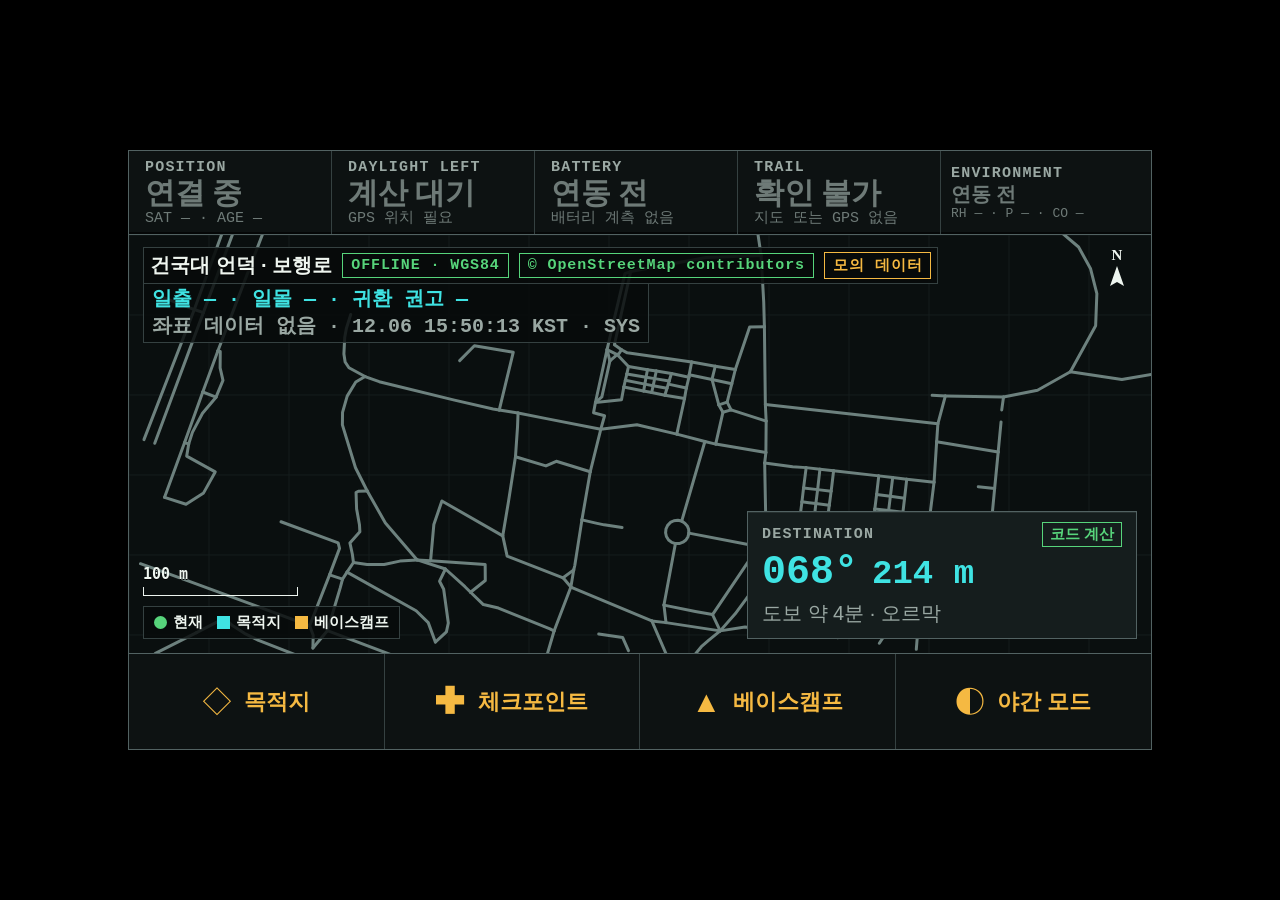
==== commit 886a3aef: "UI: 화면에서 DEMO 문구 제거와 재발 방지 규칙·회귀 테스트 추가 사용자 지시 재발(2026-08-30). 화면에 렌더링되는 DEMO 문구를 전부 없앴다. 모의·재생 데이터 " ====
--- a/MAP/kiosk/index.html
+++ b/MAP/kiosk/index.html
@@ -58,7 +58,7 @@
             <span id="mapName">건국대 언덕 · 보행로</span>
             <span class="tag-offline">OFFLINE · WGS84</span>
             <span class="tag-offline" id="osmAttribution">© OpenStreetMap contributors</span>
-            <span class="tag-demo" id="demoChip" hidden>DEMO</span>
+            <span class="tag-demo" id="demoChip" hidden>모의 데이터</span>
             <span class="tag-voice" id="voiceChip" hidden>VOICE</span>
           </div>
 
--- a/MAP/kiosk/styles.css
+++ b/MAP/kiosk/styles.css
@@ -1,4 +1,4 @@
-/* SafeAid 시연용 지도 화면 — 7인치 1024x600 (169.5 PPI, 1mm = 6.675px)
+/* OGTECH 시연용 지도 화면 — 7인치 1024x600 (169.5 PPI, 1mm = 6.675px)
  *
  * 물리 스케일 규칙 (AGENTS.md 6절)
  *   터치 타깃 바닥 80px(12.0mm). 폭이 높이의 2배 이상인 넓은 컨트롤만 72px(10.8mm)
@@ -25,7 +25,7 @@
   --text: #eef5ef;
 
   --cyan: #3fe3e3;   /* 계측 판독값 — 시각, 좌표, 거리, 방위 */
-  --amber: #f5b942;  /* 주의 — 기본 액션, DEMO, 추정값 */
+  --amber: #f5b942;  /* 주의 — 기본 액션, 모의 데이터, 추정값 */
   --green: #57d47b;  /* 실제 센서로 확인됨 */
   --red: #ff5b58;    /* 경고 — 즉시 행동. 여기만 */
   --grey: #6e7a77;   /* 데이터 없음 */
@@ -112,7 +112,7 @@
 
 .strip {
   display: grid;
-  grid-template-columns: repeat(4, 1fr) 96px;
+  grid-template-columns: repeat(4, minmax(0, 1fr)) 210px;
   align-items: stretch;
   background: #0d1212;
   border-bottom: 1px solid var(--line-bright);
@@ -147,22 +147,37 @@
 
 /* 상태별 색은 JS가 data-state로 지정합니다 */
 .glance[data-state="live"] strong  { color: var(--green); }
+.glance[data-state="caution"] strong { color: var(--amber); }
 .glance[data-state="warn"] strong  { color: var(--red); }
 .glance[data-state="none"] strong  { color: var(--grey); }
 .glance[data-state="none"] .sub    { color: var(--grey); }
 
-.demo-badge {
-  display: grid;
-  place-items: center;
-  font-family: Consolas, monospace;
-  font-size: 17px;
-  font-weight: 900;
-  letter-spacing: 0.06em;
+.glance-env { padding: 0 10px; border-right: 0; }
+.glance-env strong { font-size: 20px; }
+.glance-env .sub { font-size: 13px; white-space: nowrap; }
+
+.glance-location .location-meta {
+  display: grid;
+  gap: 2px;
+  line-height: 1.05;
+}
+
+.glance-coordinate strong,
+.glance-coordinate .sub {
+  font-family: Consolas, "Courier New", monospace;
+  font-size: 21px;
+  font-weight: 800;
+  line-height: 1;
   color: var(--amber);
-  border-left: 1px solid var(--line);
-  box-shadow: inset 0 0 0 2px var(--amber);
-  margin: 14px 12px;
-}
+}
+
+.glance-co {
+  padding: 0 10px;
+  border-right: 0;
+}
+
+.glance-co strong { font-size: 26px; }
+.glance-co .sub { font-size: 14px; white-space: nowrap; }
 
 /* ---------------------------------------------------------------
    지도
@@ -187,24 +202,86 @@
   display: flex;
   align-items: center;
   gap: 10px;
-  font-size: 20px;              /* 본문 하한 */
+  max-width: calc(100% - 28px);
+  padding: 4px 6px;
+  background: rgba(7, 10, 10, 0.90);
+  border: 1px solid var(--line);
+  font-size: 20px;
   font-weight: 700;
   color: var(--text);
   text-shadow: 0 1px 0 #000;
 }
 
+#mapName {
+  max-width: 360px;
+  overflow: hidden;
+  text-overflow: ellipsis;
+  white-space: nowrap;
+}
+
+.map.has-alert .map-topline { top: 76px; }
+
+.tag-offline,
+.tag-voice {
+  flex: 0 0 auto;
+  font-family: Consolas, "Courier New", monospace;
+  font-size: 15px;
+  font-weight: 700;
+  letter-spacing: 0.06em;
+  padding: 3px 8px;
+}
+
 .tag-offline {
+  color: var(--green);
+  border: 1px solid var(--green);
+}
+
+.tag-voice {
+  color: var(--cyan);
+  border: 1px solid var(--cyan);
+}
+
+.tag-voice[data-status="rejected"] {
+  color: var(--amber);
+  border-color: var(--amber);
+}
+
+.tag-voice[hidden] { display: none; }
+
+.tag-demo {
   font-family: Consolas, monospace;
   font-size: 15px;
-  font-weight: 700;
+  font-weight: 900;
   letter-spacing: 0.06em;
-  color: var(--green);
-  border: 1px solid var(--green);
+  color: var(--amber);
+  border: 1px solid var(--amber);
   padding: 3px 8px;
 }
 
-/* 경고가 있을 때만 지도 제목을 배너 아래로 내립니다 */
-.map.has-alert .map-topline { top: 76px; }
+.tag-demo[hidden] { display: none; }
+
+.sun-details {
+  position: absolute;
+  top: 48px;
+  left: 14px;
+  padding: 4px 8px;
+  background: rgba(7, 10, 10, 0.82);
+  border: 1px solid var(--line);
+  color: var(--cyan);
+  font-family: Consolas, "Courier New", monospace;
+  font-size: 20px;
+  font-weight: 700;
+  line-height: 1.15;
+  display: grid;
+  gap: 4px;
+  max-width: calc(100% - 92px);
+}
+
+.position-details[data-state="live"] { color: var(--green); }
+.position-details[data-state="normal"] { color: var(--cyan); }
+.position-details[data-state="none"] { color: var(--muted); }
+
+.map.has-alert .sun-details { top: 112px; }
 
 /* 경고 배너 — 적색. 지도 상단을 가로지릅니다.
    display:flex 가 UA의 [hidden]{display:none} 을 이기므로 명시적으로 되돌립니다. */
@@ -252,7 +329,7 @@
   position: absolute;
   right: 14px;
   bottom: 14px;
-  width: 268px;
+  width: 390px;
   padding: 10px 14px 12px;
   background: var(--panel-raised);
   border: 1px solid var(--line-bright);
@@ -291,11 +368,14 @@
 .bearing  { font-size: 40px; }
 .distance { font-size: 34px; }
 
+.readout-timing,
 .readout-sub {
   margin: 8px 0 0;
   font-size: 20px;
   color: var(--muted);
-  line-height: 1.1;
+  line-height: 1.25;
+  display: grid;
+  gap: 2px;
 }
 
 /* 축척과 범례는 왼쪽 아래. 오른쪽 아래는 판독 카드가 씁니다 */
@@ -349,6 +429,130 @@
 .dot-current { background: var(--green); border-radius: 50%; }
 .dot-goal    { background: var(--cyan); }
 .dot-camp    { background: var(--amber); }
+
+.status-toast {
+  position: absolute;
+  left: 50%;
+  bottom: 18px;
+  min-width: 320px;
+  max-width: 620px;
+  padding: 12px 18px;
+  transform: translateX(-50%);
+  background: var(--panel-raised);
+  border: 1px solid var(--amber);
+  color: var(--text);
+  font-size: 20px;
+  font-weight: 700;
+  text-align: center;
+}
+
+.status-toast[hidden] { display: none; }
+
+.map.selecting { cursor: crosshair; }
+
+/* 부팅 시 한 번 반드시 읽는 작동 한계. 키보드 Escape나 배경 클릭으로 닫히지 않습니다. */
+.boot-notice {
+  position: fixed;
+  inset: 0;
+  z-index: 100;
+  display: grid;
+  place-items: center;
+  padding: 24px;
+  background: rgba(0, 0, 0, 0.92);
+}
+
+.boot-notice[hidden] { display: none; }
+
+.boot-notice-card {
+  width: min(820px, calc(100vw - 48px));
+  max-height: calc(100vh - 48px);
+  overflow-y: auto;
+  padding: 19px 30px;
+  background: var(--panel-raised);
+  border: 2px solid var(--amber);
+  box-shadow: inset 0 0 0 1px #050707;
+}
+
+.boot-notice h1 {
+  margin: 8px 0 10px;
+  color: var(--amber);
+  font-size: 38px;
+  line-height: 1.15;
+}
+
+.boot-notice p {
+  margin: 0 0 10px;
+  font-size: 24px;
+  line-height: 1.45;
+}
+
+.boot-notice .boot-note {
+  color: var(--muted);
+  font-size: 20px;
+}
+
+.boot-diagnostics {
+  margin-top: 4px;
+}
+
+.boot-diagnostics ul {
+  display: grid;
+  grid-template-columns: repeat(3, 1fr);
+  gap: 6px;
+  margin: 6px 0 0;
+  padding: 0;
+  list-style: none;
+}
+
+.boot-diagnostics li {
+  min-height: 58px;
+  display: grid;
+  grid-template-columns: 1fr auto;
+  align-items: center;
+  gap: 8px;
+  padding: 5px 8px;
+  border: 1px solid var(--line);
+  background: #0b1010;
+  font-size: 20px;
+}
+
+.boot-diagnostics li strong { color: var(--grey); }
+.boot-diagnostics li small {
+  grid-column: 1 / -1;
+  min-width: 0;
+  overflow: hidden;
+  color: var(--muted);
+  font-size: 20px;
+  line-height: 1.15;
+  text-overflow: ellipsis;
+  white-space: nowrap;
+}
+.boot-diagnostics li[data-state="pass"] strong { color: var(--green); }
+.boot-diagnostics li[data-state="demo"] strong { color: var(--amber); }
+.boot-diagnostics li[data-state="fail"] strong { color: var(--red); }
+
+#bootAcknowledge {
+  width: 100%;
+  min-height: 96px;
+  margin-top: 10px;
+  padding: 12px 20px;
+  border: 1px solid var(--amber);
+  background: var(--amber);
+  color: var(--bg);
+  font-size: 24px;
+  font-weight: 800;
+}
+
+#bootAcknowledge:disabled {
+  border-color: var(--grey);
+  background: #111717;
+  color: var(--grey);
+}
+
+#bootAcknowledge:focus-visible {
+  outline: 3px solid var(--cyan);
+  outline-offset: 4px;
+}
 
 /* ---------------------------------------------------------------
    하단 동작 바 — 96px = 14.4mm. 주요 동작 기준
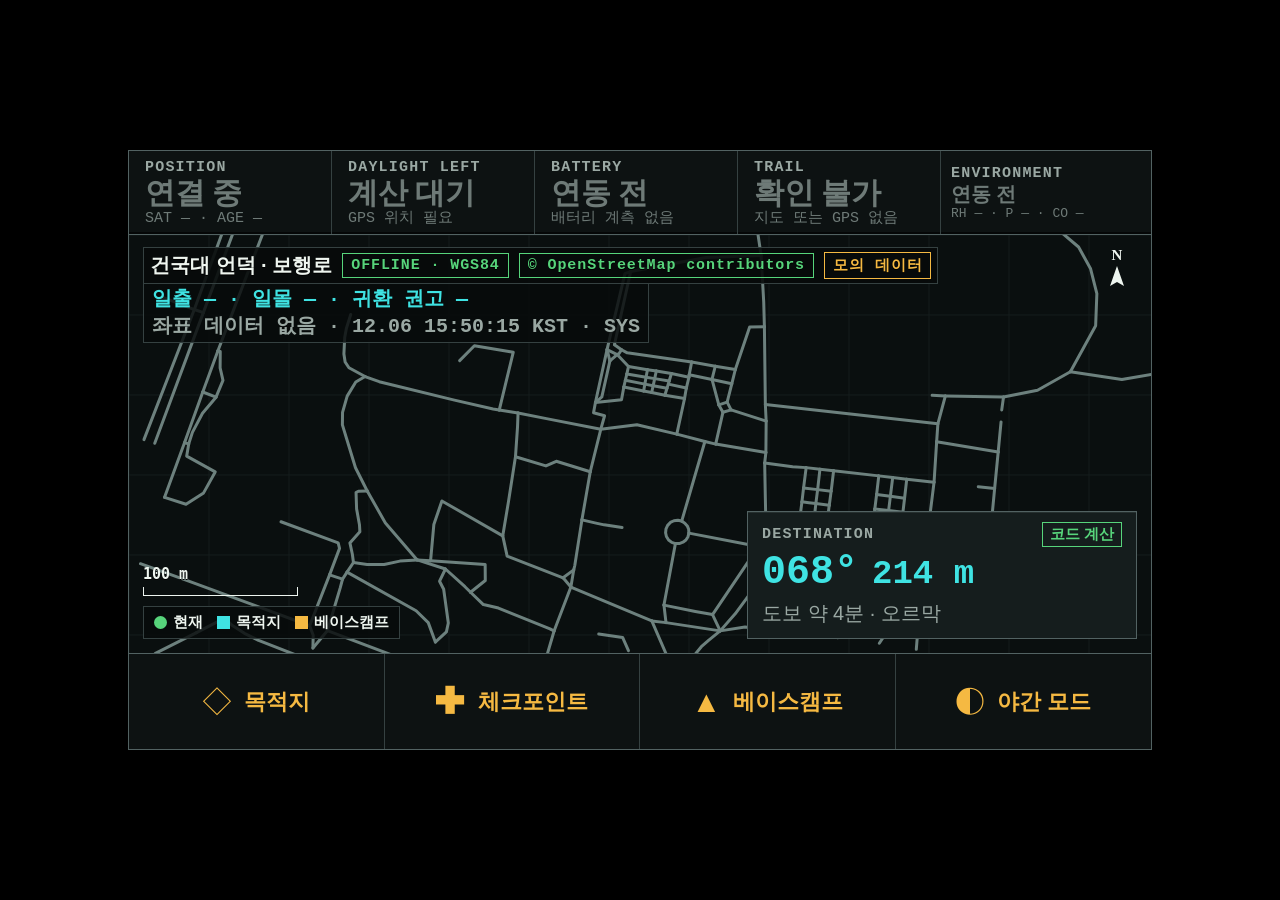
==== commit e1242c52: "기능: 터치로 제품 화면·촬영 화면을 고르는 부팅 선택 화면 추가 키오스크가 자동 부팅으로 한쪽 화면만 띄워 다른 쪽을 고를 수 없었다. Firefox --kiosk 는 주소창도 " ====
--- a/MAP/kiosk/index.html
+++ b/MAP/kiosk/index.html
@@ -117,5 +117,6 @@
     <!-- konkuk_walk.graphml 을 미리 변환해 구운 실제 보행망. build_map_data.py 가 만듭니다 -->
     <script src="konkuk_map.js" defer></script>
     <script src="live_app.js" defer></script>
+  <script src="screen_switch.js" defer></script>
   </body>
 </html>
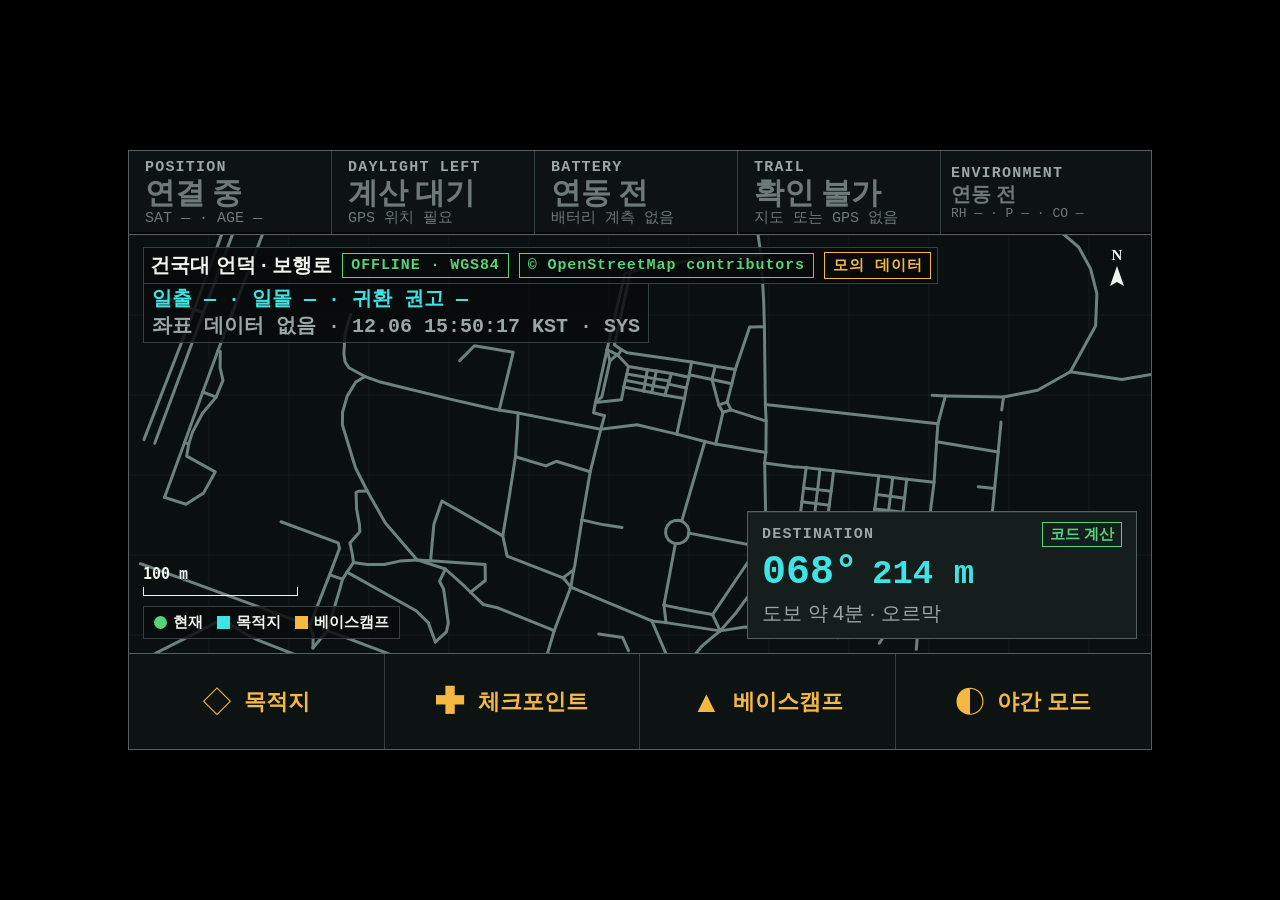
==== commit 551b7b40: "정리: 화면에 보이지 않는 조작 요소를 저장소에서 제거 터치 대상은 화면에 보이는 형태여야 한다. 아무 그림도 그리지 않는 클릭 영역은 사용자가 찾을 수 없고, 실수로 눌렸을 때 " ====
--- a/MAP/kiosk/index.html
+++ b/MAP/kiosk/index.html
@@ -117,6 +117,5 @@
     <!-- konkuk_walk.graphml 을 미리 변환해 구운 실제 보행망. build_map_data.py 가 만듭니다 -->
     <script src="konkuk_map.js" defer></script>
     <script src="live_app.js" defer></script>
-  <script src="screen_switch.js" defer></script>
   </body>
 </html>
